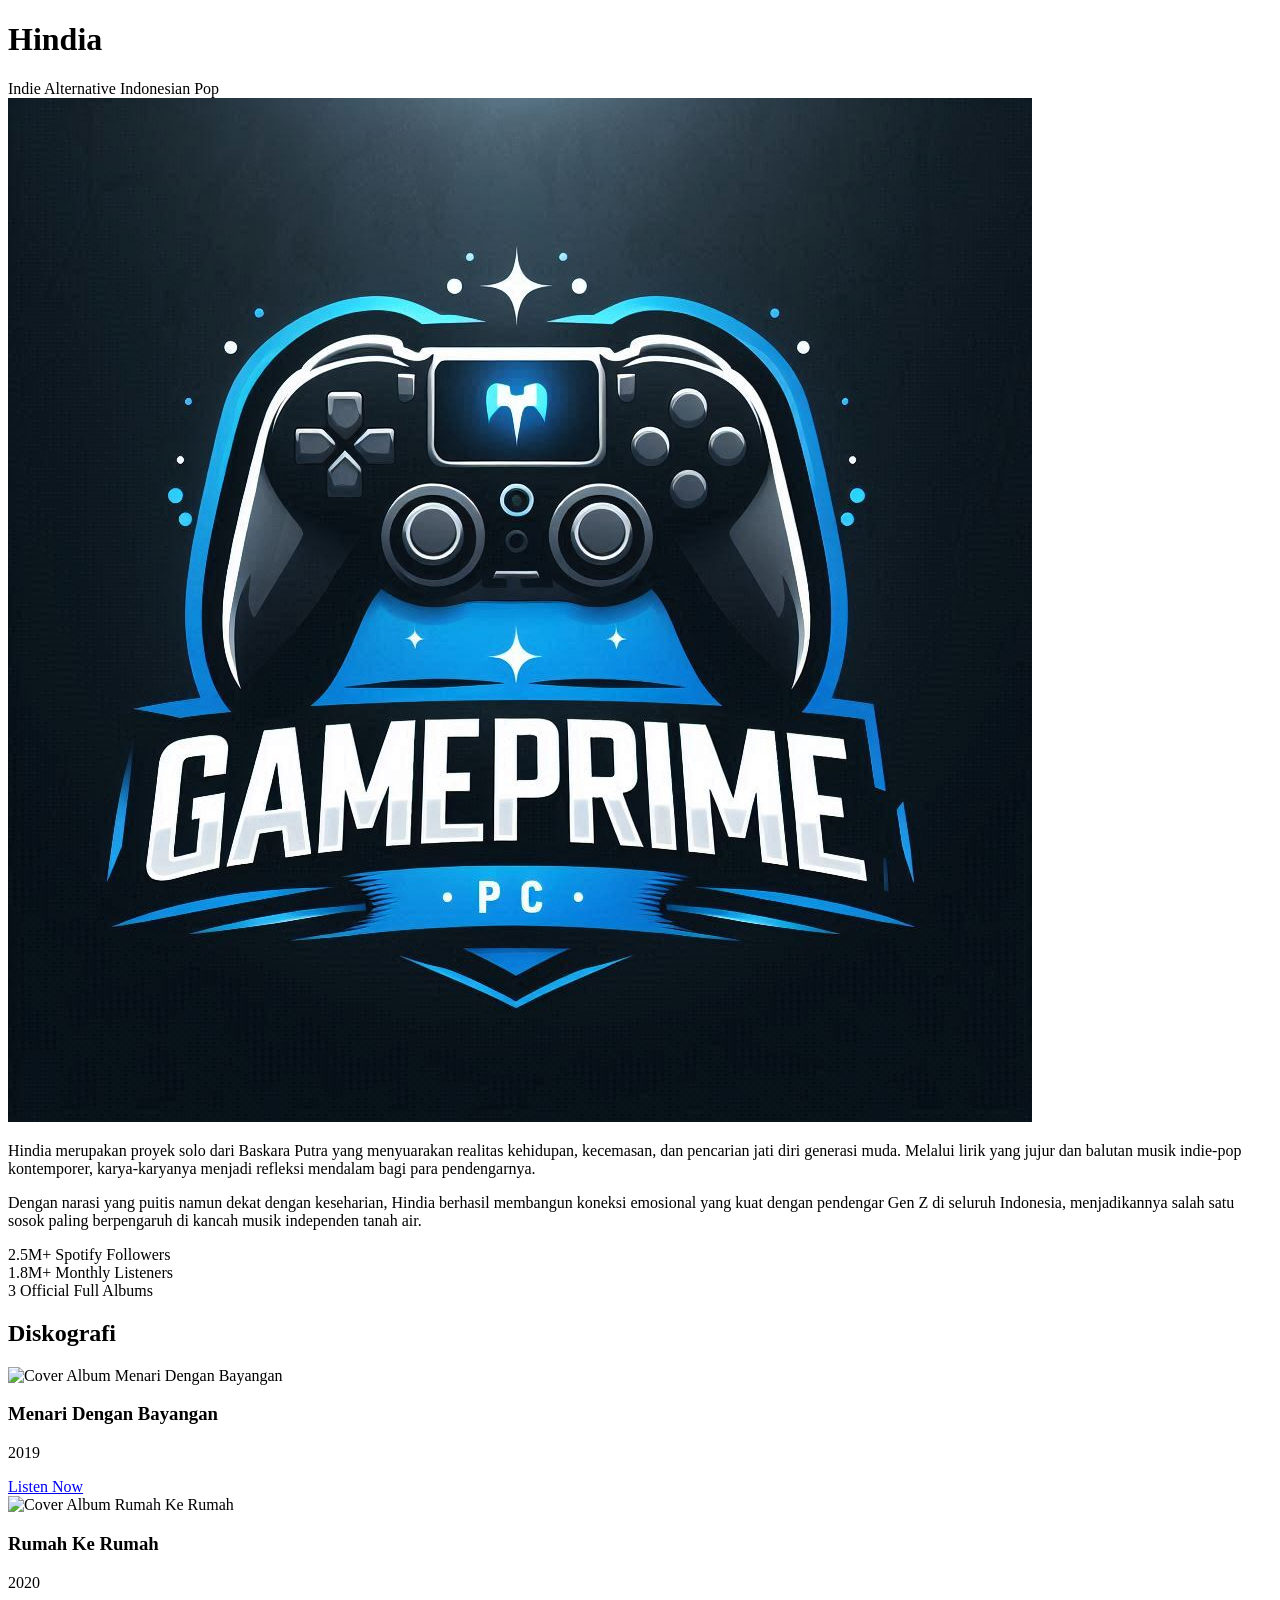
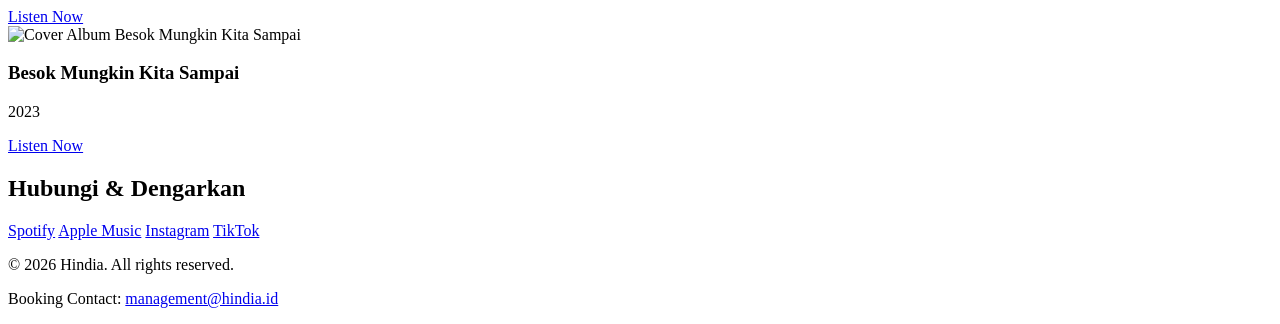
==== wpubelajarweb/12-studi-kasus-2/index.html @ 213488a6 "12-studi-kasus-2" ====
<!DOCTYPE html>
<html lang="id">
<head>
  <meta charset="UTF-8">
  <meta name="viewport" content="width=device-width, initial-scale=1.0">
  <title>Hindia - Official Artist Profile</title>
  
  <!-- Google Fonts: Plus Jakarta Sans -->
  <link rel="preconnect" href="https://fonts.googleapis.com">
  <link rel="preconnect" href="https://fonts.gstatic.com" crossorigin>
  <link href="https://fonts.googleapis.com/css2?family=Plus+Jakarta+Sans:wght@400;600;700;800&display=swap" rel="stylesheet">
  
  <!-- File CSS Utama -->
  <link rel="stylesheet" href="style.css">
</head>
<body>

  <!-- Header Utama -->
  <header class="header">
    <h1 class="artist-name">Hindia</h1>
    <div class="genre-tags">
      <span class="tag">Indie</span>
      <span class="tag">Alternative</span>
      <span class="tag">Indonesian Pop</span>
    </div>
  </header>

  <!-- Konten Utama -->
  <main class="container">
    
    <!-- Profile Card Section -->
    <section class="profile-card">
      <img src="assets/images/logo.png" alt="Foto Profil Hindia" class="profile-img">
      <div class="profile-bio">
        <p>
          Hindia merupakan proyek solo dari Baskara Putra yang menyuarakan realitas kehidupan, kecemasan, dan pencarian jati diri generasi muda. Melalui lirik yang jujur dan balutan musik indie-pop kontemporer, karya-karyanya menjadi refleksi mendalam bagi para pendengarnya.
        </p>
        <p>
          Dengan narasi yang puitis namun dekat dengan keseharian, Hindia berhasil membangun koneksi emosional yang kuat dengan pendengar Gen Z di seluruh Indonesia, menjadikannya salah satu sosok paling berpengaruh di kancah musik independen tanah air.
        </p>
      </div>
    </section>

    <!-- Stats Section -->
    <section class="stats-section">
      <div class="stat-card">
        <span class="stat-number">2.5M+</span>
        <span class="stat-label">Spotify Followers</span>
      </div>
      <div class="stat-card">
        <span class="stat-number">1.8M+</span>
        <span class="stat-label">Monthly Listeners</span>
      </div>
      <div class="stat-card">
        <span class="stat-number">3</span>
        <span class="stat-label">Official Full Albums</span>
      </div>
    </section>

    <!-- Discography Section -->
    <section class="discography-section">
      <h2>Diskografi</h2>
      <div class="album-list">
        
        <article class="album-card">
          <img src="assets/images/album-menari-dengan-bayangan.jpg" alt="Cover Album Menari Dengan Bayangan" class="album-cover">
          <h3 class="album-title">Menari Dengan Bayangan</h3>
          <p class="album-year">2019</p>
          <a href="#" class="btn-listen">Listen Now</a>
        </article>

        <article class="album-card">
          <img src="assets/images/album-rumah-ke-rumah.jpg" alt="Cover Album Rumah Ke Rumah" class="album-cover">
          <h3 class="album-title">Rumah Ke Rumah</h3>
          <p class="album-year">2020</p>
          <a href="#" class="btn-listen">Listen Now</a>
        </article>

        <article class="album-card">
          <img src="assets/images/album-besok-mungkin-kita-sampai.jpg" alt="Cover Album Besok Mungkin Kita Sampai" class="album-cover">
          <h3 class="album-title">Besok Mungkin Kita Sampai</h3>
          <p class="album-year">2023</p>
          <a href="#" class="btn-listen">Listen Now</a>
        </article>

      </div>
    </section>

    <!-- Social Links Section -->
    <section class="socials-section">
      <h2>Hubungi & Dengarkan</h2>
      <div class="social-links">
        <a href="https://spotify.com" target="_blank" class="btn-social">Spotify</a>
        <a href="https://music.apple.com" target="_blank" class="btn-social">Apple Music</a>
        <a href="https://instagram.com" target="_blank" class="btn-social">Instagram</a>
        <a href="https://tiktok.com" target="_blank" class="btn-social">TikTok</a>
      </div>
    </section>

  </main>

  <!-- Footer -->
  <footer class="footer">
    <p>&copy; 2026 Hindia. All rights reserved.</p>
    <p>Booking Contact: <a href="mailto:management@hindia.id">management@hindia.id</a></p>
  </footer>

</body>
</html>
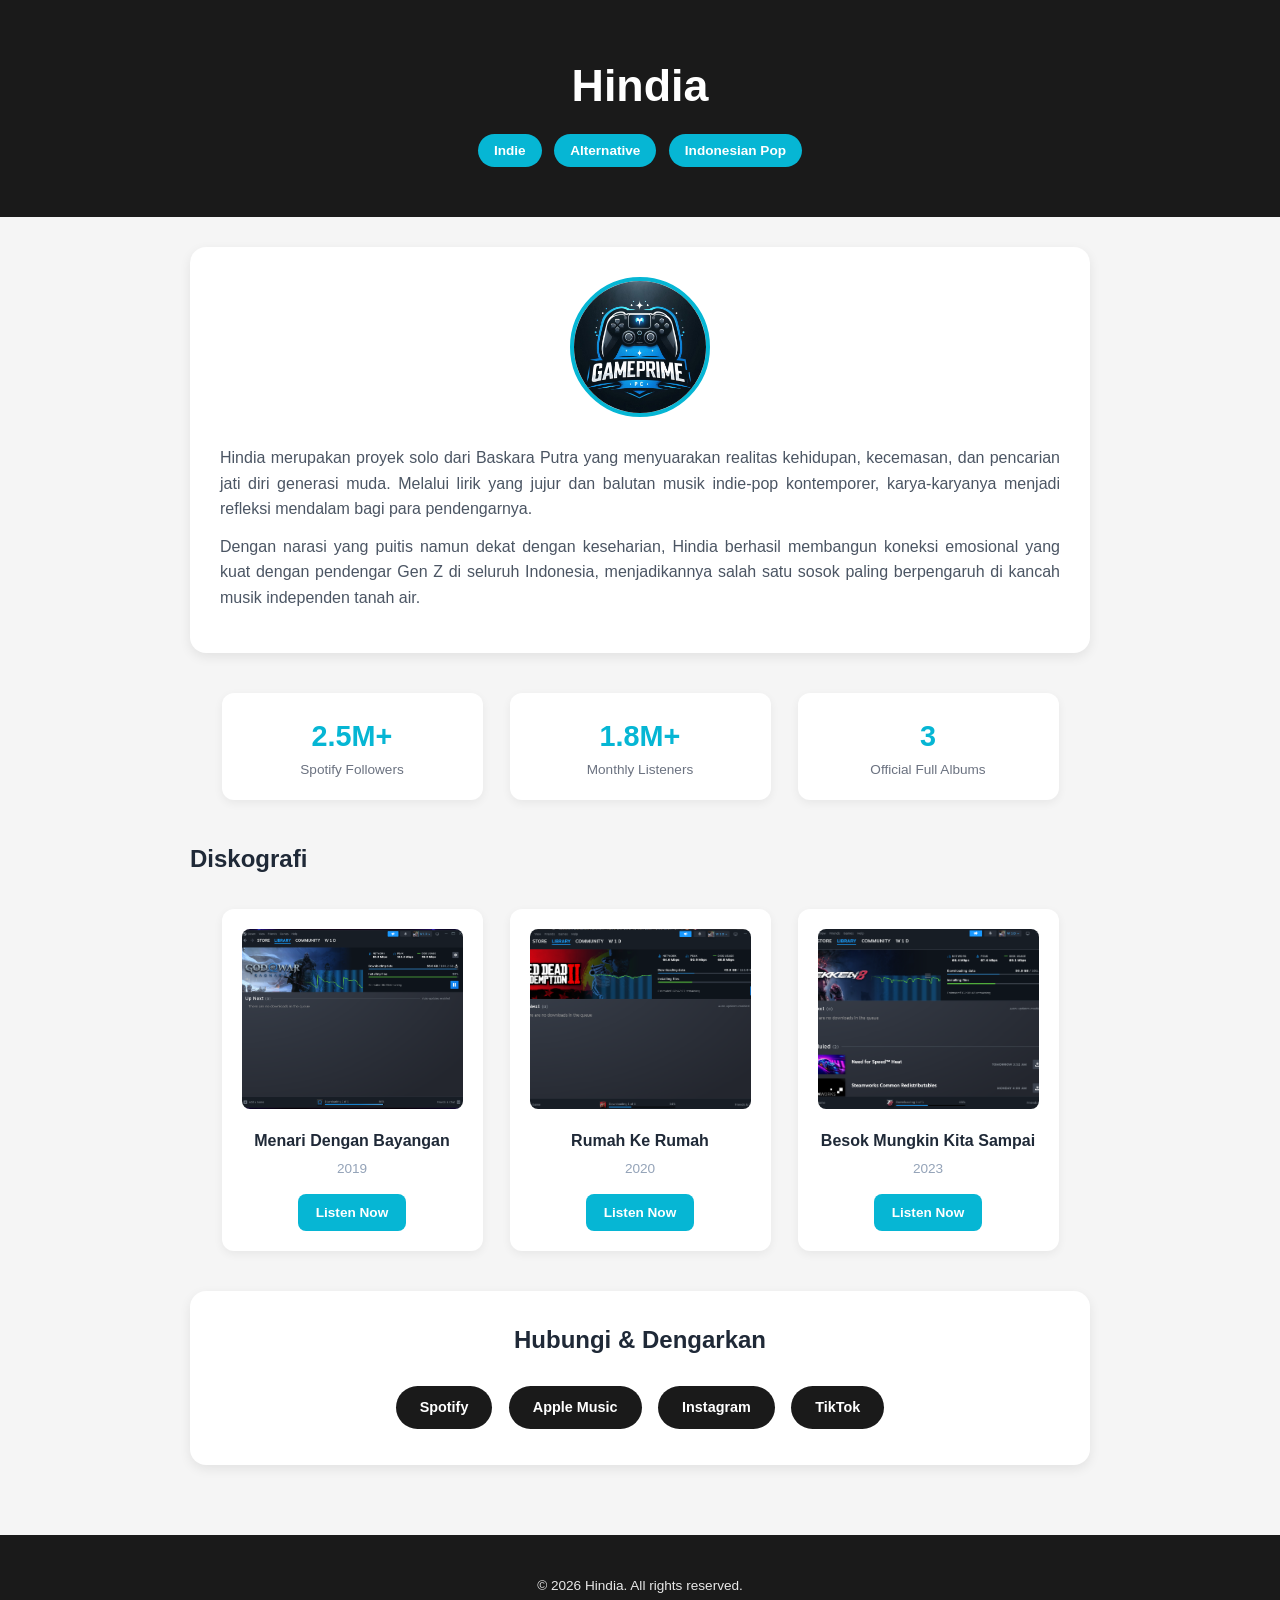
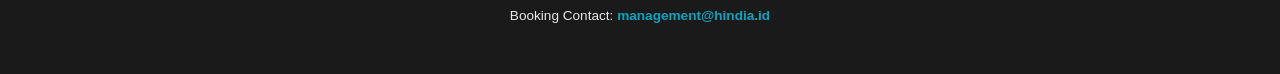
==== commit 213c890d: "Edit index dan style dan masukkan beberapa gambar" ====
--- a/wpubelajarweb/12-studi-kasus-2/index.html
+++ b/wpubelajarweb/12-studi-kasus-2/index.html
@@ -63,21 +63,21 @@
       <div class="album-list">
         
         <article class="album-card">
-          <img src="assets/images/album-menari-dengan-bayangan.jpg" alt="Cover Album Menari Dengan Bayangan" class="album-cover">
+          <img src="assets/images/foto1.png" alt="Cover Album Menari Dengan Bayangan" class="album-cover">
           <h3 class="album-title">Menari Dengan Bayangan</h3>
           <p class="album-year">2019</p>
           <a href="#" class="btn-listen">Listen Now</a>
         </article>
 
         <article class="album-card">
-          <img src="assets/images/album-rumah-ke-rumah.jpg" alt="Cover Album Rumah Ke Rumah" class="album-cover">
+          <img src="assets/images/foto2.png" alt="Cover Album Rumah Ke Rumah" class="album-cover">
           <h3 class="album-title">Rumah Ke Rumah</h3>
           <p class="album-year">2020</p>
           <a href="#" class="btn-listen">Listen Now</a>
         </article>
 
         <article class="album-card">
-          <img src="assets/images/album-besok-mungkin-kita-sampai.jpg" alt="Cover Album Besok Mungkin Kita Sampai" class="album-cover">
+          <img src="assets/images/foto3.png" alt="Cover Album Besok Mungkin Kita Sampai" class="album-cover">
           <h3 class="album-title">Besok Mungkin Kita Sampai</h3>
           <p class="album-year">2023</p>
           <a href="#" class="btn-listen">Listen Now</a>
@@ -90,10 +90,10 @@
     <section class="socials-section">
       <h2>Hubungi & Dengarkan</h2>
       <div class="social-links">
-        <a href="https://spotify.com" target="_blank" class="btn-social">Spotify</a>
-        <a href="https://music.apple.com" target="_blank" class="btn-social">Apple Music</a>
-        <a href="https://instagram.com" target="_blank" class="btn-social">Instagram</a>
-        <a href="https://tiktok.com" target="_blank" class="btn-social">TikTok</a>
+        <a href="#" target="_blank" class="btn-social">Spotify</a>
+        <a href="#" target="_blank" class="btn-social">Apple Music</a>
+        <a href="https://www.instagram.com/wnplay_?dlrf=NjFxdnFtaGdmMGRw" target="_blank" class="btn-social">Instagram</a>
+        <a href="#" target="_blank" class="btn-social">TikTok</a>
       </div>
     </section>
 
--- a/wpubelajarweb/12-studi-kasus-2/style.css
+++ b/wpubelajarweb/12-studi-kasus-2/style.css
@@ -0,0 +1,35 @@
+/* ===== 1. RESET & BASE ===== */
+*{margin:0;padding:0;box-sizing:border-box}
+body{font-family:'Plus Jakarta Sans',sans-serif;background:#f5f5f5;color:#1f2937;line-height:1.6}
+.container{width:90%;max-width:900px;margin:0 auto;padding-bottom:40px}
+
+/* ===== 2. HEADER ===== */
+.header{text-align:center;background:#1a1a1a;padding:50px 20px;margin-bottom:30px}
+.artist-name{font-size:2.8rem;font-weight:800;color:#fff;margin-bottom:12px}
+
+/* ===== 3. CARDS & SECTIONS ===== */
+.profile-card,.socials-section{background:#fff;border-radius:16px;padding:30px;margin-bottom:30px;text-align:center;box-shadow:0 4px 12px rgba(0,0,0,.08)}
+.profile-img{width:140px;height:140px;border-radius:50%;border:4px solid #06b6d4;object-fit:cover;margin-bottom:20px}
+.profile-bio p{color:#4b5563;text-align:justify;margin-bottom:12px}
+
+/* ===== 4. STATS & ALBUM ===== */
+.stats-section,.album-list,.socials-section{text-align:center}
+.stats-section,.album-list{font-size:0;margin-bottom:30px}
+.stat-card,.album-card{display:inline-block;vertical-align:top;width:29%;min-width:200px;background:#fff;padding:20px;margin:10px 1.5%;border-radius:12px;box-shadow:0 3px 10px rgba(0,0,0,.06);font-size:1rem}
+.stat-number{display:block;font-size:1.8rem;font-weight:700;color:#06b6d4}
+.stat-label{display:block;font-size:.85rem;color:#6b7280}
+.album-cover{width:100%;height:180px;object-fit:cover;border-radius:8px;margin-bottom:12px}
+.album-title{font-size:1rem;font-weight:700;margin-bottom:4px;white-space:nowrap;overflow:hidden;text-overflow:ellipsis}
+.album-year{font-size:.85rem;color:#94a3b8;margin-bottom:14px}
+
+/* ===== 5. BUTTONS, TAGS & SOCIALS ===== */
+.tag,.btn-social,.btn-listen{display:inline-block;text-decoration:none;font-weight:600}
+.tag{background:#06b6d4;color:#fff;font-size:.85rem;padding:6px 16px;margin:0 4px;border-radius:50px}
+.btn-listen{background:#06b6d4;color:#fff;font-size:.85rem;padding:8px 18px;border-radius:8px}
+.btn-social{background:#1a1a1a;color:#fff;font-size:.9rem;padding:10px 24px;margin:6px;border-radius:50px}
+
+/* ===== 6. FOOTER ===== */
+.discography-section h2,.socials-section h2{font-size:1.5rem;margin-bottom:20px}
+.footer{background:#1a1a1a;color:#fff;text-align:center;padding:40px 20px;font-size:.85rem}
+.footer p{margin-bottom:8px;opacity:.9}
+.footer a{color:#06b6d4;text-decoration:none;font-weight:600}
